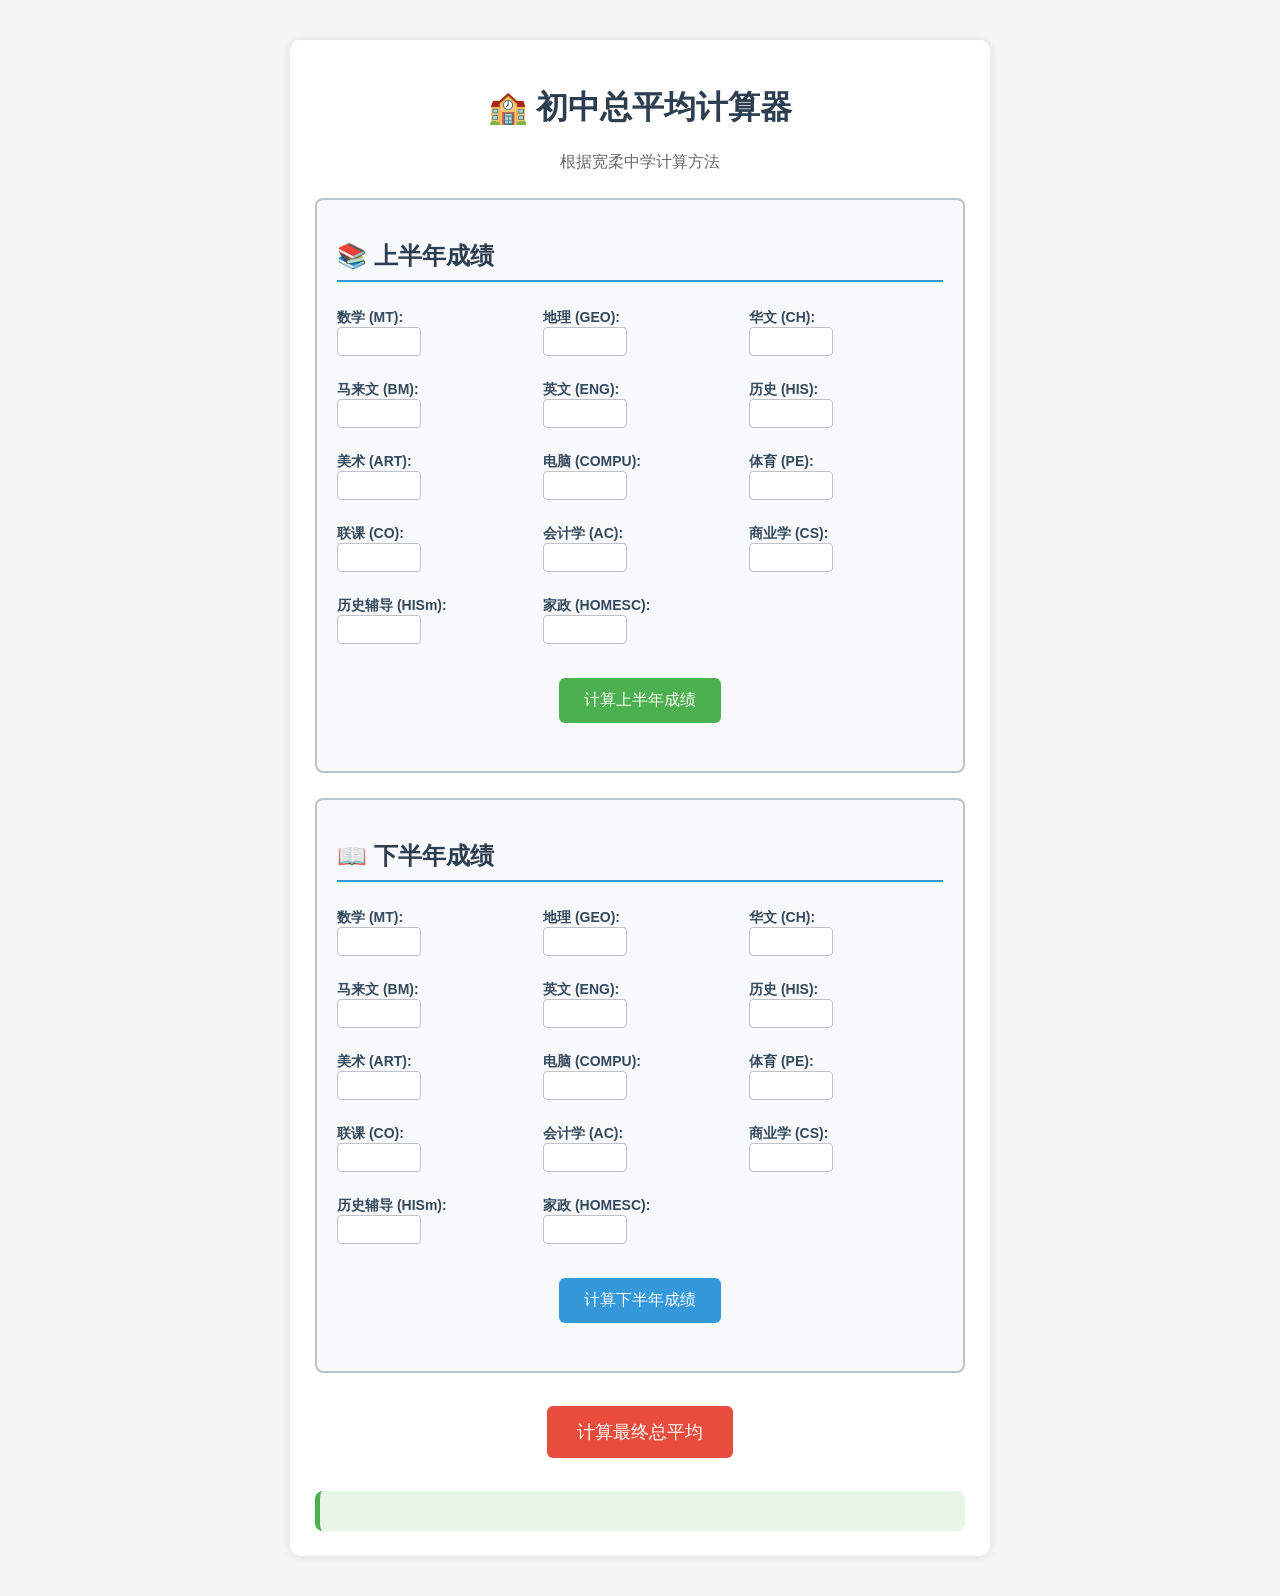
==== we.html @ 47901921 "Add files via upload" ====
<!DOCTYPE html>
<html>
<head>
    <meta charset="UTF-8">
    <title>初中总平均计算器</title>
    <style>
        body {
            font-family: Arial, "微软雅黑";
            max-width: 700px;
            margin: 20px auto;
            padding: 20px;
            background-color: #f5f5f5;
        }
        .container {
            background: white;
            padding: 25px;
            border-radius: 10px;
            box-shadow: 0 0 10px rgba(0,0,0,0.1);
        }
        h1 {
            text-align: center;
            color: #2c3e50;
        }
        .semester {
            margin: 25px 0;
            padding: 20px;
            border: 2px solid #bdc3c7;
            border-radius: 8px;
            background: #f8f9fa;
        }
        .semester h2 {
            color: #2c3e50;
            border-bottom: 2px solid #3498db;
            padding-bottom: 8px;
        }
        .subject-group {
            display: grid;
            grid-template-columns: repeat(3, 1fr);
            gap: 12px;
            margin: 15px 0;
        }
        .subject {
            margin: 6px 0;
        }
        label {
            display: inline-block;
            width: 130px;
            font-weight: bold;
            font-size: 14px;
            color: #34495e;
        }
        input {
            width: 70px;
            padding: 6px;
            border: 1px solid #bdc3c7;
            border-radius: 4px;
            text-align: center;
        }
        button {
            background: #4CAF50;
            color: white;
            padding: 12px 25px;
            border: none;
            border-radius: 6px;
            cursor: pointer;
            font-size: 16px;
            margin: 8px;
            transition: background 0.3s;
        }
        button:hover {
            background: #45a049;
        }
        button.second {
            background: #3498db;
        }
        button.second:hover {
            background: #2980b9;
        }
        button.final {
            background: #e74c3c;
            font-size: 18px;
            padding: 14px 30px;
        }
        button.final:hover {
            background: #c0392b;
        }
        #result {
            margin-top: 25px;
            padding: 20px;
            background: #e8f5e8;
            border-radius: 8px;
            font-size: 18px;
            font-weight: bold;
            border-left: 5px solid #4CAF50;
            white-space: pre-line;
        }
        .final-result {
            background: #fff3cd;
            border-left: 5px solid #ffc107;
        }
        .center {
            text-align: center;
            margin: 20px 0;
        }
    </style>
</head>
<body>
    <div class="container">
        <h1>🏫 初中总平均计算器</h1>
        <p style="text-align: center; color: #666;">根据宽柔中学计算方法</p>

        <!-- 上半年成绩 -->
        <div class="semester">
            <h2>📚 上半年成绩</h2>
            <div class="subject-group">
                <div class="subject"><label>数学 (MT):</label><input type="number" id="math1" value="" min="0" max="100"></div>
                <div class="subject"><label>地理 (GEO):</label><input type="number" id="geo1" value="" min="0" max="100"></div>
                <div class="subject"><label>华文 (CH):</label><input type="number" id="ch1" value="" min="0" max="100"></div>
                <div class="subject"><label>马来文 (BM):</label><input type="number" id="bm1" value="" min="0" max="100"></div>
                <div class="subject"><label>英文 (ENG):</label><input type="number" id="eng1" value="" min="0" max="100"></div>
                <div class="subject"><label>历史 (HIS):</label><input type="number" id="his1" value="" min="0" max="100"></div>
                <div class="subject"><label>美术 (ART):</label><input type="number" id="art1" value="" min="0" max="100"></div>
                <div class="subject"><label>电脑 (COMPU):</label><input type="number" id="compu1" value="" min="0" max="100"></div>
                <div class="subject"><label>体育 (PE):</label><input type="number" id="pe1" value="" min="0" max="100"></div>
                <div class="subject"><label>联课 (CO):</label><input type="number" id="co1" value="" min="0" max="100"></div>
                <div class="subject"><label>会计学 (AC):</label><input type="number" id="ac1" value="" min="0" max="100"></div>
                <div class="subject"><label>商业学 (CS):</label><input type="number" id="cs1" value="" min="0" max="100"></div>
                <div class="subject"><label>历史辅导 (HISm):</label><input type="number" id="hism1" value="" min="0" max="100"></div>
                <div class="subject"><label>家政 (HOMESC):</label><input type="number" id="homesc1" value="" min="0" max="100"></div>
            </div>
            <div class="center">
                <button id="btn1">计算上半年成绩</button>
            </div>
        </div>

        <!-- 下半年成绩 -->
        <div class="semester">
            <h2>📖 下半年成绩</h2>
            <div class="subject-group">
                <div class="subject"><label>数学 (MT):</label><input type="number" id="math2" value="" min="0" max="100"></div>
                <div class="subject"><label>地理 (GEO):</label><input type="number" id="geo2" value="" min="0" max="100"></div>
                <div class="subject"><label>华文 (CH):</label><input type="number" id="ch2" value="" min="0" max="100"></div>
                <div class="subject"><label>马来文 (BM):</label><input type="number" id="bm2" value="" min="0" max="100"></div>
                <div class="subject"><label>英文 (ENG):</label><input type="number" id="eng2" value="" min="0" max="100"></div>
                <div class="subject"><label>历史 (HIS):</label><input type="number" id="his2" value="" min="0" max="100"></div>
                <div class="subject"><label>美术 (ART):</label><input type="number" id="art2" value="" min="0" max="100"></div>
                <div class="subject"><label>电脑 (COMPU):</label><input type="number" id="compu2" value="" min="0" max="100"></div>
                <div class="subject"><label>体育 (PE):</label><input type="number" id="pe2" value="" min="0" max="100"></div>
                <div class="subject"><label>联课 (CO):</label><input type="number" id="co2" value="" min="0" max="100"></div>
                <div class="subject"><label>会计学 (AC):</label><input type="number" id="ac2" value="" min="0" max="100"></div>
                <div class="subject"><label>商业学 (CS):</label><input type="number" id="cs2" value="" min="0" max="100"></div>
                <div class="subject"><label>历史辅导 (HISm):</label><input type="number" id="hism2" value="" min="0" max="100"></div>
                <div class="subject"><label>家政 (HOMESC):</label><input type="number" id="homesc2" value="" min="0" max="100"></div>
            </div>
            <div class="center">
                <button id="btn2" class="second">计算下半年成绩</button>
            </div>
        </div>

        <!-- 最终计算 -->
        <div class="center">
            <button id="btnFinal" class="final">计算最终总平均</button>
        </div>

        <div id="result"></div>
    </div>

    <script>
        // 使用事件监听器确保按钮工作
        document.getElementById('btn1').addEventListener('click', function() {
            calculateSemester(1);
        });

        document.getElementById('btn2').addEventListener('click', function() {
            calculateSemester(2);
        });

        document.getElementById('btnFinal').addEventListener('click', calculateFinal);

        let sem1Result = 0;
        let sem2Result = 0;

        function calculateSemester(semester) {
            alert("正在计算第" + semester + "学期成绩...");

            // 获取所有科目分数
            const math = parseFloat(document.getElementById('math' + semester).value) || 0;
            const geo = parseFloat(document.getElementById('geo' + semester).value) || 0;
            const ch = parseFloat(document.getElementById('ch' + semester).value) || 0;
            const bm = parseFloat(document.getElementById('bm' + semester).value) || 0;
            const eng = parseFloat(document.getElementById('eng' + semester).value) || 0;
            const his = parseFloat(document.getElementById('his' + semester).value) || 0;
            const art = parseFloat(document.getElementById('art' + semester).value) || 0;
            const compu = parseFloat(document.getElementById('compu' + semester).value) || 0;
            const pe = parseFloat(document.getElementById('pe' + semester).value) || 0;
            const co = parseFloat(document.getElementById('co' + semester).value) || 0;
            const ac = parseFloat(document.getElementById('ac' + semester).value) || 0;
            const cs = parseFloat(document.getElementById('cs' + semester).value) || 0;
            const hism = parseFloat(document.getElementById('hism' + semester).value) || 0;
            const homesc = parseFloat(document.getElementById('homesc' + semester).value) || 0;

            // 计算公式
            const total = (ch * 7 + bm * 6 + eng * 7 + math * 7 + his * 3 + geo * 3 +
                          art * 1 + compu * 2 + pe * 2 + co * 2 + ac * 4 + homesc * 1 +
                          cs * 2 + hism * 1) / 48;

            if (semester === 1) {
                sem1Result = total;
            } else {
                sem2Result = total;
            }

            document.getElementById('result').innerHTML = "第" + semester + "学期成绩: " + total.toFixed(2);
            alert("第" + semester + "学期成绩: " + total.toFixed(2));
        }

        function calculateFinal() {
            if (sem1Result === 0 || sem2Result === 0) {
                alert("请先计算两个学期的成绩！");
                return;
            }

            const final = (sem1Result + sem2Result) / 2;
            document.getElementById('result').innerHTML =
                "上半年成绩: " + sem1Result.toFixed(2) + "\n" +
                "下半年成绩: " + sem2Result.toFixed(2) + "\n" +
                "最终总平均: " + final.toFixed(2);

            document.getElementById('result').classList.add('final-result');
        }
    </script>
</body>
</html>
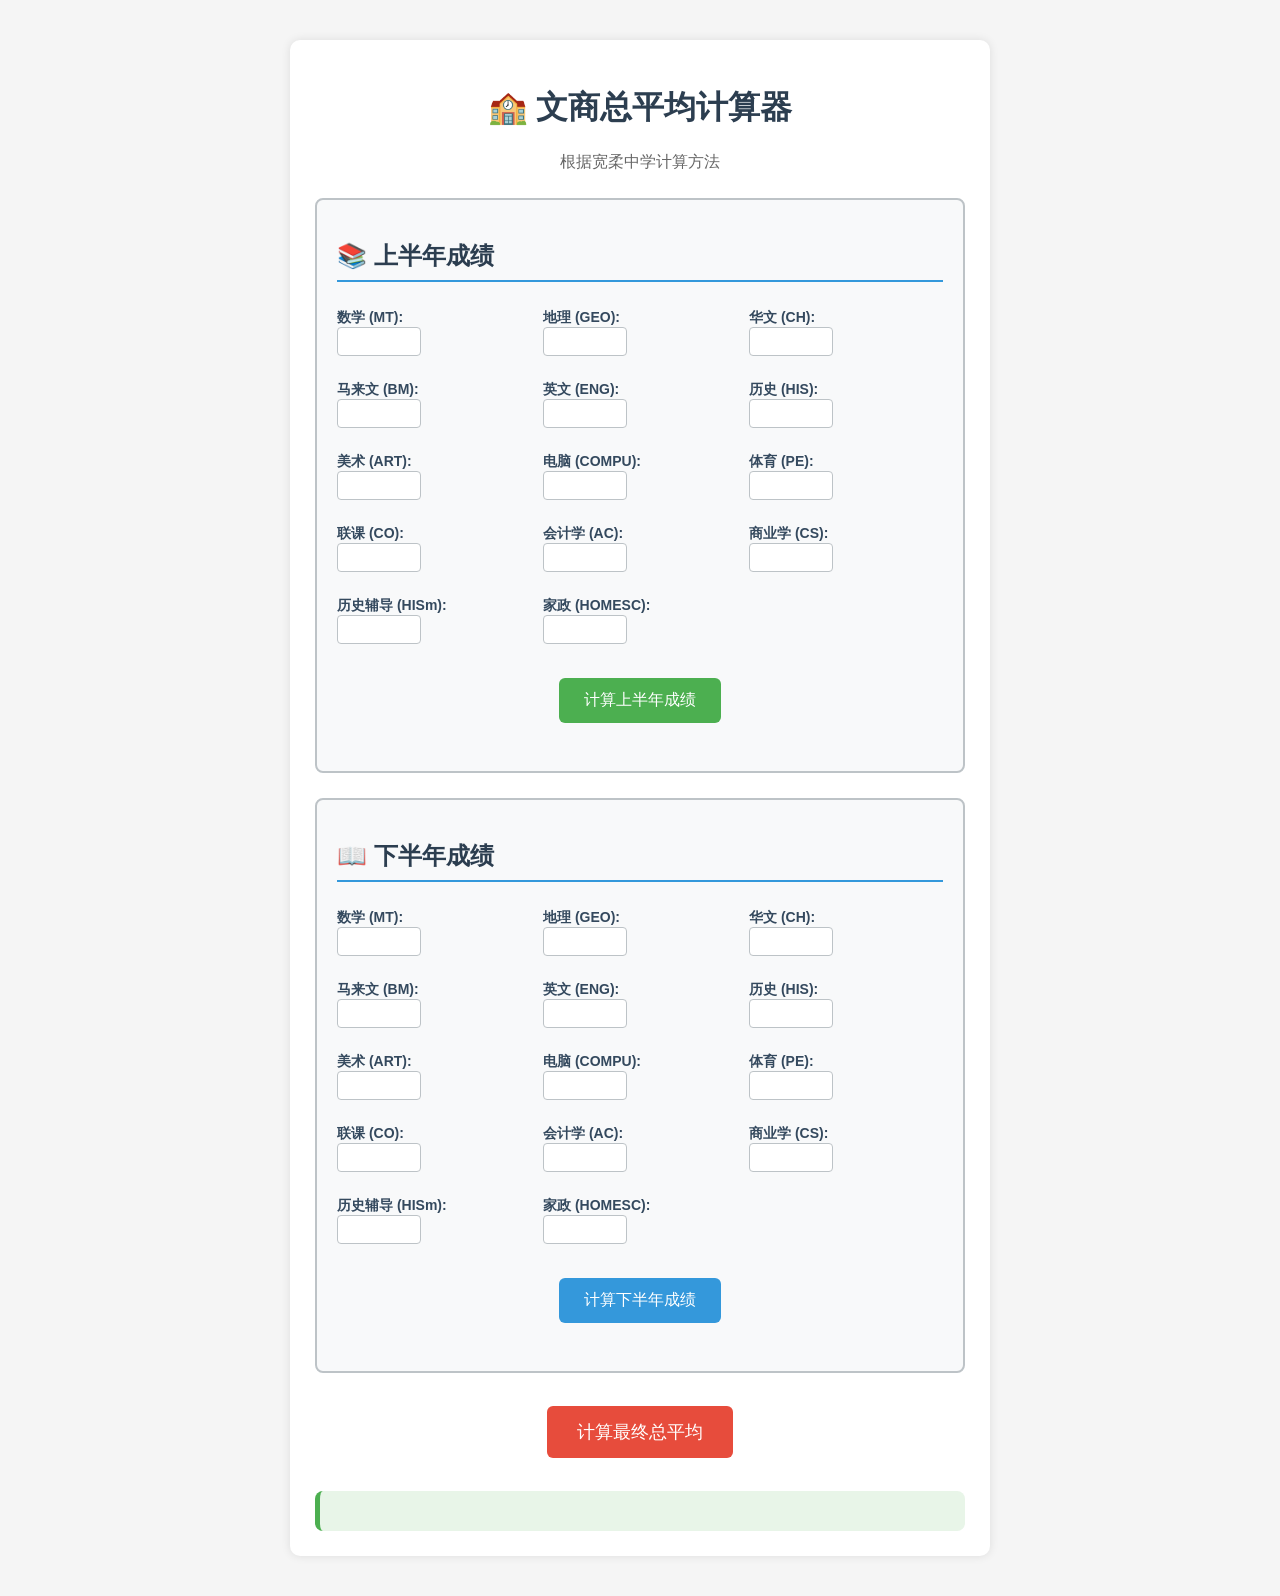
==== commit 21ead24e: "Add files via upload" ====
--- a/we.html
+++ b/we.html
@@ -106,7 +106,7 @@
 </head>
 <body>
     <div class="container">
-        <h1>🏫 初中总平均计算器</h1>
+        <h1>🏫 文商总平均计算器</h1>
         <p style="text-align: center; color: #666;">根据宽柔中学计算方法</p>
 
         <!-- 上半年成绩 -->
